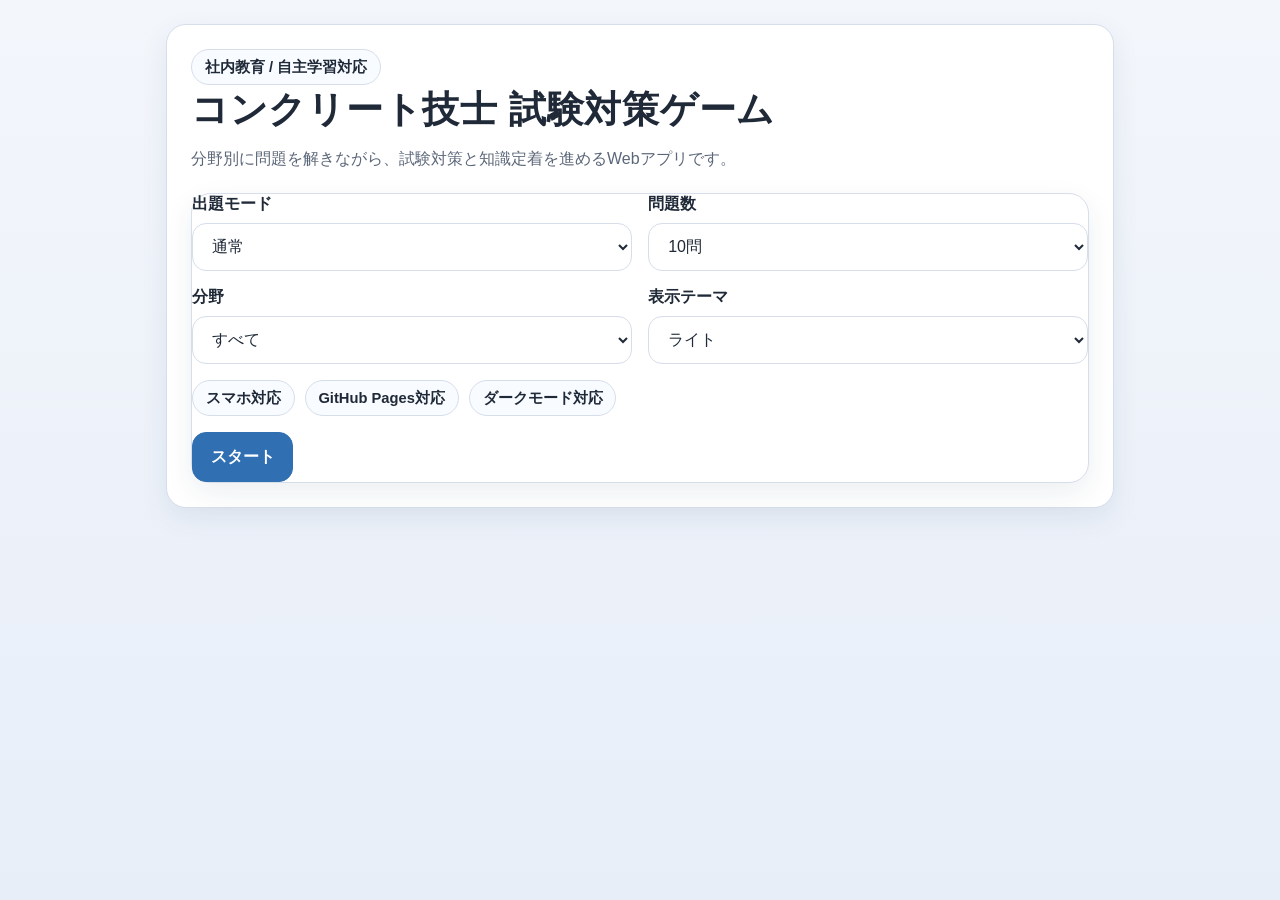
==== quiz.html @ d39f6e2d "完全版" ====
<!DOCTYPE html>
<html lang="ja">
<head>
  <meta charset="UTF-8" />
  <meta name="viewport" content="width=device-width, initial-scale=1, viewport-fit=cover" />
  <title>問題 | コンクリート技士 試験対策ゲーム</title>
  <link rel="stylesheet" href="style.css" />
</head>
<body>
  <script>
    (function () {
      try {
        var theme = localStorage.getItem('theme') || 'light';
        if (theme === 'dark') {
          document.body.classList.add('theme-dark');
        }
      } catch (e) {}
    })();
  </script>

  <main class="page-container quiz-shell">
    <section id="quizArea" class="quiz-card">
      <header class="quiz-header">
        <div class="quiz-header-top">
          <span id="modeBadge" class="badge">通常</span>
          <span id="accuracyBadge" class="badge">正答率 --</span>
        </div>

        <h1 class="quiz-title">問題演習</h1>

        <div class="progress-wrap">
          <div class="progress-meta">
            <span id="progressText" class="progress-text">1 / 10</span>
            <span id="categoryBadge" class="tag-chip">分野: --</span>
          </div>
          <div class="progress-bar">
            <div id="progressFill" class="progress-fill"></div>
          </div>
        </div>
      </header>

      <section class="question-box">
        <div id="questionNumber" class="question-number">第1問</div>
        <div id="questionText" class="question-stem">ここに問題文が表示されます。</div>
      </section>

      <section id="optionsArea" class="option-list"></section>

      <section id="feedbackArea" class="feedback-area hidden">
        <div id="answerStatus" class="answer-status"></div>
        <div id="explanationBox" class="explanation-box"></div>
      </section>

      <div class="button-row quiz-button-row">
        <button type="button" id="nextButton" class="primary-button hidden">次へ</button>
      </div>
    </section>
  </main>

  <script src="questions.js"></script>
  <script src="app.js"></script>
</body>
</html>
---- style.css ----
:root {
  --bg: #f3f6fb;
  --bg-soft: #e7eef8;
  --surface: #ffffff;
  --surface-2: #f8fbff;
  --text: #1f2937;
  --text-soft: #5b6678;
  --border: #d6deea;
  --primary: #2f6fb2;
  --primary-strong: #215d98;
  --accent: #e8f1fb;
  --success: #1d8b5d;
  --success-bg: #e8f7ef;
  --success-border: #72c598;
  --danger: #c73939;
  --danger-bg: #fdecec;
  --danger-border: #f0a2a2;
  --shadow: 0 10px 28px rgba(24, 46, 84, 0.08);
}

body.theme-dark {
  --bg: #0f1722;
  --bg-soft: #121c2a;
  --surface: #182334;
  --surface-2: #1e2b3f;
  --text: #eef4ff;
  --text-soft: #b6c3d7;
  --border: #314258;
  --primary: #77afff;
  --primary-strong: #9bc3ff;
  --accent: #243650;

  /* ここが重要：ダーク時の正解/不正解の視認性を最優先 */
  --success: #b8f5cf;
  --success-bg: #183626;
  --success-border: #49b77b;

  --danger: #ffd1d1;
  --danger-bg: #442126;
  --danger-border: #df6d78;

  --shadow: 0 12px 28px rgba(0, 0, 0, 0.28);
}

*,
*::before,
*::after {
  box-sizing: border-box;
}

html {
  font-size: 16px;
  -webkit-text-size-adjust: 100%;
}

body {
  margin: 0;
  min-height: 100vh;
  font-family: -apple-system, BlinkMacSystemFont, "Segoe UI", "Hiragino Sans", "Yu Gothic UI", "Noto Sans JP", sans-serif;
  background: linear-gradient(180deg, var(--bg) 0%, var(--bg-soft) 100%);
  color: var(--text);
  transition: background-color 0.2s ease, color 0.2s ease;
}

img,
svg,
canvas {
  max-width: 100%;
  height: auto;
}

a {
  color: var(--primary);
  text-decoration: none;
}

a:hover {
  opacity: 0.92;
}

.hidden {
  display: none !important;
}

.page-container {
  width: min(100%, 980px);
  margin: 0 auto;
  padding: 24px 16px 40px;
}

.app-shell,
.quiz-shell,
.result-shell {
  display: block;
}

.hero-card,
.quiz-card,
.result-card,
.settings-card,
.summary-card,
.question-box,
.explanation-box,
.result-question-card {
  background: var(--surface);
  color: var(--text);
  border: 1px solid var(--border);
  border-radius: 20px;
  box-shadow: var(--shadow);
}

.hero-card,
.quiz-card,
.result-card {
  padding: 24px;
}

.page-title,
.quiz-title,
.result-title,
.section-title {
  margin: 0;
  color: var(--text);
  line-height: 1.35;
  letter-spacing: 0.02em;
}

.page-title {
  font-size: clamp(1.6rem, 3.5vw, 2.3rem);
  font-weight: 800;
}

.quiz-title,
.result-title {
  font-size: clamp(1.3rem, 2.8vw, 1.8rem);
  font-weight: 800;
}

.hero-head {
  margin-bottom: 20px;
}

.hero-text,
.result-lead,
.progress-text,
.stat-label,
.review-label,
.question-number {
  color: var(--text-soft);
}

.hero-text,
.result-lead {
  margin-top: 10px;
  line-height: 1.75;
}

.form-stack {
  display: grid;
  gap: 16px;
}

.form-grid {
  display: grid;
  grid-template-columns: repeat(2, minmax(0, 1fr));
  gap: 16px;
}

.form-group {
  display: grid;
  gap: 8px;
}

label {
  font-weight: 700;
  color: var(--text);
}

input,
select,
textarea {
  width: 100%;
  min-height: 48px;
  padding: 0.85rem 0.95rem;
  color: var(--text);
  background: var(--surface);
  border: 1px solid var(--border);
  border-radius: 14px;
  outline: none;
  font-size: 1rem;
}

input:focus,
select:focus,
textarea:focus {
  border-color: var(--primary);
  box-shadow: 0 0 0 3px rgba(47, 111, 178, 0.18);
}

body.theme-dark input:focus,
body.theme-dark select:focus,
body.theme-dark textarea:focus {
  box-shadow: 0 0 0 3px rgba(119, 175, 255, 0.24);
}

button,
.btn,
.primary-button,
.secondary-button,
.option-button,
.link-button {
  display: inline-flex;
  align-items: center;
  justify-content: center;
  min-height: 50px;
  border-radius: 14px;
  border: 1px solid transparent;
  padding: 0.85rem 1.1rem;
  font-size: 1rem;
  font-weight: 800;
  cursor: pointer;
  transition: transform 0.08s ease, background-color 0.15s ease, border-color 0.15s ease, opacity 0.15s ease;
}

button:hover,
.primary-button:hover,
.secondary-button:hover,
.option-button:hover,
.link-button:hover {
  transform: translateY(-1px);
}

button:active,
.primary-button:active,
.secondary-button:active,
.option-button:active,
.link-button:active {
  transform: translateY(0);
}

.primary-button {
  background: var(--primary);
  color: #fff;
  border-color: var(--primary);
}

.primary-button:hover {
  background: var(--primary-strong);
  border-color: var(--primary-strong);
}

.secondary-button,
.link-button {
  background: var(--surface);
  color: var(--text);
  border-color: var(--border);
}

.button-row {
  display: flex;
  gap: 12px;
  flex-wrap: wrap;
}

.quiz-button-row,
.result-actions {
  margin-top: 18px;
}

.badge,
.tag-chip {
  display: inline-flex;
  align-items: center;
  justify-content: center;
  gap: 0.35rem;
  min-height: 36px;
  padding: 0.45rem 0.8rem;
  border-radius: 999px;
  border: 1px solid var(--border);
  background: var(--surface-2);
  color: var(--text);
  font-size: 0.92rem;
  font-weight: 800;
}

.info-row {
  display: flex;
  flex-wrap: wrap;
  gap: 10px;
}

.quiz-header {
  display: grid;
  gap: 16px;
  margin-bottom: 18px;
}

.quiz-header-top {
  display: flex;
  flex-wrap: wrap;
  gap: 10px;
}

.progress-wrap {
  display: grid;
  gap: 8px;
}

.progress-meta {
  display: flex;
  justify-content: space-between;
  gap: 12px;
  flex-wrap: wrap;
}

.progress-bar {
  width: 100%;
  height: 12px;
  border-radius: 999px;
  background: var(--surface-2);
  border: 1px solid var(--border);
  overflow: hidden;
}

.progress-fill {
  width: 0%;
  height: 100%;
  background: linear-gradient(90deg, var(--primary), var(--primary-strong));
  transition: width 0.2s ease;
}

.question-box {
  padding: 18px;
  margin-bottom: 18px;
}

.question-number {
  font-size: 0.95rem;
  font-weight: 700;
  margin-bottom: 10px;
}

.question-stem {
  color: var(--text);
  font-size: clamp(1.05rem, 2.5vw, 1.22rem);
  line-height: 1.8;
  font-weight: 800;
}

.option-list {
  display: grid;
  gap: 12px;
}

.option-button {
  width: 100%;
  justify-content: flex-start;
  align-items: flex-start;
  text-align: left;
  gap: 10px;
  background: var(--surface);
  color: var(--text);
  border: 1px solid var(--border);
  line-height: 1.7;
  padding: 1rem 1rem;
}

.option-button:hover {
  background: var(--surface-2);
  border-color: var(--primary);
}

.option-button:disabled {
  cursor: default;
  opacity: 1;
}

.option-label {
  font-weight: 900;
  min-width: 2em;
}

.option-text {
  flex: 1;
}

/* 選択したもの */
.option-button.selected {
  outline: 2px solid transparent;
}

/* 正解 */
.option-button.correct {
  background: var(--success-bg) !important;
  border: 2px solid var(--success-border) !important;
  color: var(--success) !important;
  box-shadow: inset 0 0 0 1px rgba(255,255,255,0.03);
}

.option-button.correct .option-label,
.option-button.correct .option-text {
  color: var(--success) !important;
  font-weight: 900;
}

/* 不正解 */
.option-button.incorrect {
  background: var(--danger-bg) !important;
  border: 2px solid var(--danger-border) !important;
  color: var(--danger) !important;
  box-shadow: inset 0 0 0 1px rgba(255,255,255,0.03);
}

.option-button.incorrect .option-label,
.option-button.incorrect .option-text {
  color: var(--danger) !important;
  font-weight: 900;
}

/* ダーク時の見やすさ強化 */
body.theme-dark .option-button.correct {
  background: #1b3e2a !important;
  border-color: #5dcd8d !important;
  color: #d8ffe7 !important;
}

body.theme-dark .option-button.correct .option-label,
body.theme-dark .option-button.correct .option-text {
  color: #d8ffe7 !important;
}

body.theme-dark .option-button.incorrect {
  background: #53272d !important;
  border-color: #ff8d99 !important;
  color: #ffe0e3 !important;
}

body.theme-dark .option-button.incorrect .option-label,
body.theme-dark .option-button.incorrect .option-text {
  color: #ffe0e3 !important;
}

.feedback-area {
  margin-top: 16px;
  display: grid;
  gap: 12px;
}

.answer-status {
  border-radius: 14px;
  padding: 12px 14px;
  font-weight: 900;
  border: 1px solid var(--border);
  background: var(--surface-2);
  color: var(--text);
}

.status-correct {
  background: var(--success-bg);
  color: var(--success);
  border-color: var(--success-border);
}

.status-incorrect {
  background: var(--danger-bg);
  color: var(--danger);
  border-color: var(--danger-border);
}

body.theme-dark .status-correct {
  background: #1b3e2a;
  color: #d8ffe7;
  border-color: #5dcd8d;
}

body.theme-dark .status-incorrect {
  background: #53272d;
  color: #ffe0e3;
  border-color: #ff8d99;
}

.explanation-box {
  padding: 16px;
  background: var(--surface-2);
  color: var(--text);
  border-radius: 16px;
  border: 1px solid var(--border);
}

.explanation-title {
  font-size: 1rem;
  font-weight: 900;
  color: var(--text);
  margin-bottom: 8px;
}

.explanation-answer {
  margin-bottom: 10px;
  font-weight: 800;
  color: var(--text);
  line-height: 1.7;
}

.explanation-body {
  color: var(--text);
  line-height: 1.8;
}

.summary-grid {
  display: grid;
  grid-template-columns: repeat(4, minmax(0, 1fr));
  gap: 14px;
  margin-top: 18px;
}

.stat-box {
  padding: 18px;
}

.stat-value {
  margin-top: 8px;
  font-size: 1.65rem;
  font-weight: 900;
  color: var(--primary);
  line-height: 1.2;
}

.stat-value-small {
  font-size: 1.1rem;
  color: var(--text);
}

.review-section {
  margin-top: 24px;
}

.review-list {
  display: grid;
  gap: 16px;
}

.result-question-card {
  padding: 18px;
}

.review-top {
  display: flex;
  justify-content: space-between;
  gap: 12px;
  align-items: center;
  flex-wrap: wrap;
  margin-bottom: 12px;
}

.review-number {
  font-weight: 800;
  color: var(--text-soft);
}

.review-badge {
  display: inline-flex;
  align-items: center;
  justify-content: center;
  min-height: 34px;
  padding: 0.35rem 0.75rem;
  border-radius: 999px;
  font-weight: 900;
  border: 1px solid transparent;
}

.review-badge-correct {
  background: var(--success-bg);
  color: var(--success);
  border-color: var(--success-border);
}

.review-badge-incorrect {
  background: var(--danger-bg);
  color: var(--danger);
  border-color: var(--danger-border);
}

body.theme-dark .review-badge-correct {
  background: #1b3e2a;
  color: #d8ffe7;
  border-color: #5dcd8d;
}

body.theme-dark .review-badge-incorrect {
  background: #53272d;
  color: #ffe0e3;
  border-color: #ff8d99;
}

.review-question {
  color: var(--text);
  line-height: 1.8;
  font-weight: 800;
  margin-bottom: 14px;
}

.review-answer-block {
  display: grid;
  gap: 10px;
  margin-bottom: 14px;
}

.review-line {
  display: grid;
  gap: 6px;
  padding: 12px;
  border-radius: 14px;
  background: var(--surface-2);
  border: 1px solid var(--border);
}

.review-user,
.review-correct {
  font-weight: 900;
  line-height: 1.7;
}

.text-correct {
  color: var(--success) !important;
}

.text-incorrect {
  color: var(--danger) !important;
}

body.theme-dark .text-correct {
  color: #d8ffe7 !important;
}

body.theme-dark .text-incorrect {
  color: #ffe0e3 !important;
}

@media (max-width: 900px) {
  .summary-grid {
    grid-template-columns: repeat(2, minmax(0, 1fr));
  }
}

@media (max-width: 768px) {
  .page-container {
    padding: 16px 12px 28px;
  }

  .hero-card,
  .quiz-card,
  .result-card {
    padding: 18px;
    border-radius: 16px;
  }

  .form-grid {
    grid-template-columns: 1fr;
  }

  .question-box,
  .result-question-card,
  .stat-box,
  .explanation-box {
    border-radius: 14px;
  }

  .question-stem {
    font-size: 1.05rem;
    line-height: 1.75;
  }

  .option-button,
  .primary-button,
  .secondary-button,
  .link-button {
    min-height: 52px;
  }

  .summary-grid {
    grid-template-columns: 1fr;
  }

  .progress-meta,
  .review-top,
  .button-row {
    flex-direction: column;
    align-items: stretch;
  }
}
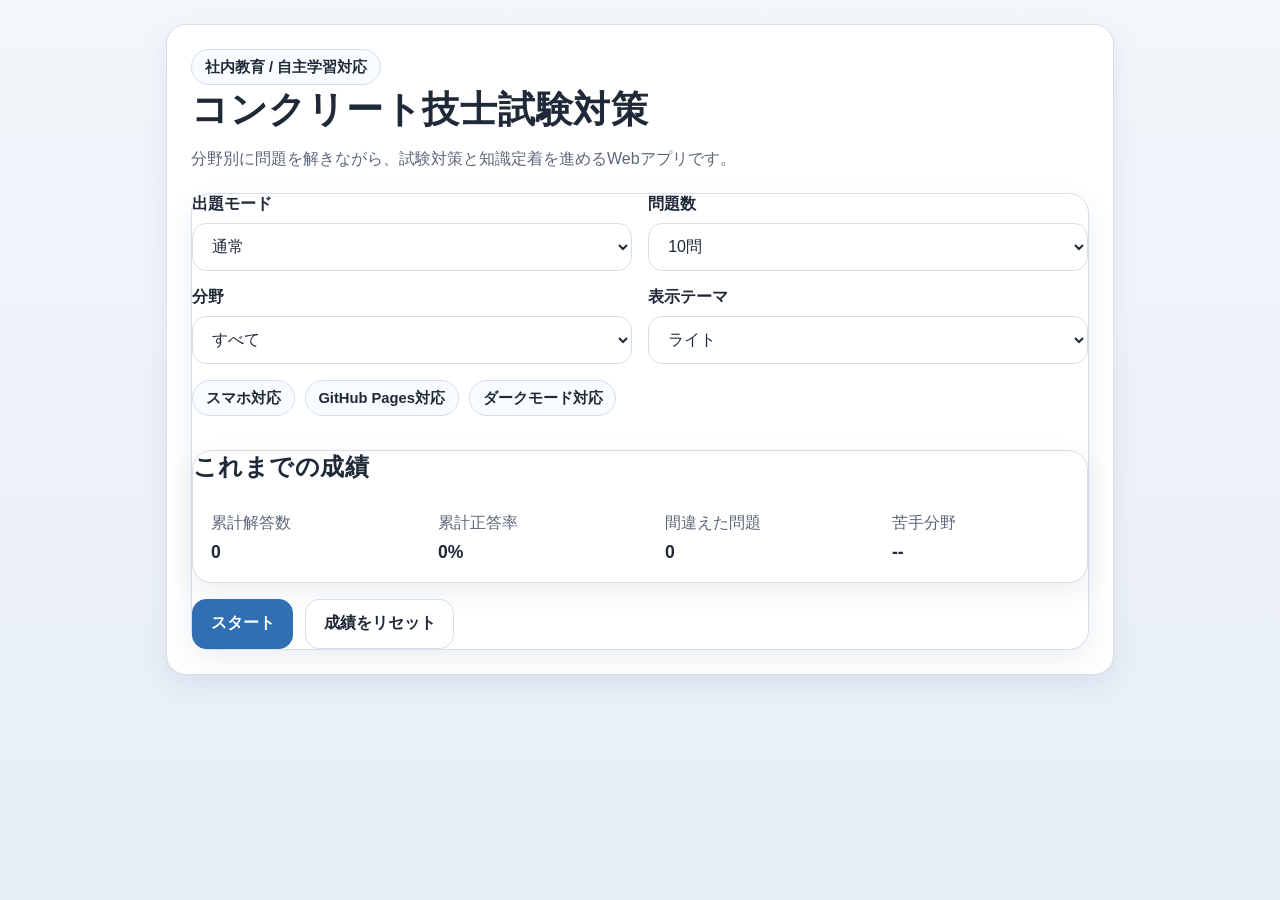
==== commit b1c92e61: "タイトル戻し" ====
--- a/quiz.html
+++ b/quiz.html
@@ -3,8 +3,8 @@
 <head>
   <meta charset="UTF-8" />
   <meta name="viewport" content="width=device-width, initial-scale=1, viewport-fit=cover" />
-  <title>問題 | コンクリート技士 試験対策ゲーム</title>
-  <link rel="stylesheet" href="style.css" />
+  <title>問題 | コンクリート技士試験対策</title>
+  <link rel="stylesheet" href="style.css?v=20260421-4" />
 </head>
 <body>
   <script>
@@ -26,7 +26,10 @@
           <span id="accuracyBadge" class="badge">正答率 --</span>
         </div>
 
-        <h1 class="quiz-title">問題演習</h1>
+        <div class="title-row">
+          <h1 class="quiz-title">コンクリート技士試験対策</h1>
+          <a href="index.html" class="secondary-button link-button back-link-button">タイトルに戻る</a>
+        </div>
 
         <div class="progress-wrap">
           <div class="progress-meta">
@@ -57,7 +60,7 @@
     </section>
   </main>
 
-  <script src="questions.js"></script>
-  <script src="app.js"></script>
+  <script src="questions.js?v=20260421-4"></script>
+  <script src="app.js?v=20260421-4"></script>
 </body>
 </html>
--- a/style.css
+++ b/style.css
@@ -687,4 +687,39 @@
     flex-direction: column;
     align-items: stretch;
   }
+}
+.title-row {
+  display: flex;
+  justify-content: space-between;
+  align-items: flex-start;
+  gap: 12px;
+  flex-wrap: wrap;
+}
+
+.back-link-button {
+  white-space: nowrap;
+}
+
+.cumulative-card {
+  margin-top: 18px;
+}
+
+.compact-summary-grid {
+  margin-top: 12px;
+}
+
+.result-header {
+  margin-bottom: 18px;
+}
+
+@media (max-width: 768px) {
+  .title-row {
+    flex-direction: column;
+    align-items: stretch;
+  }
+
+  .back-link-button {
+    width: 100%;
+    justify-content: center;
+  }
 }
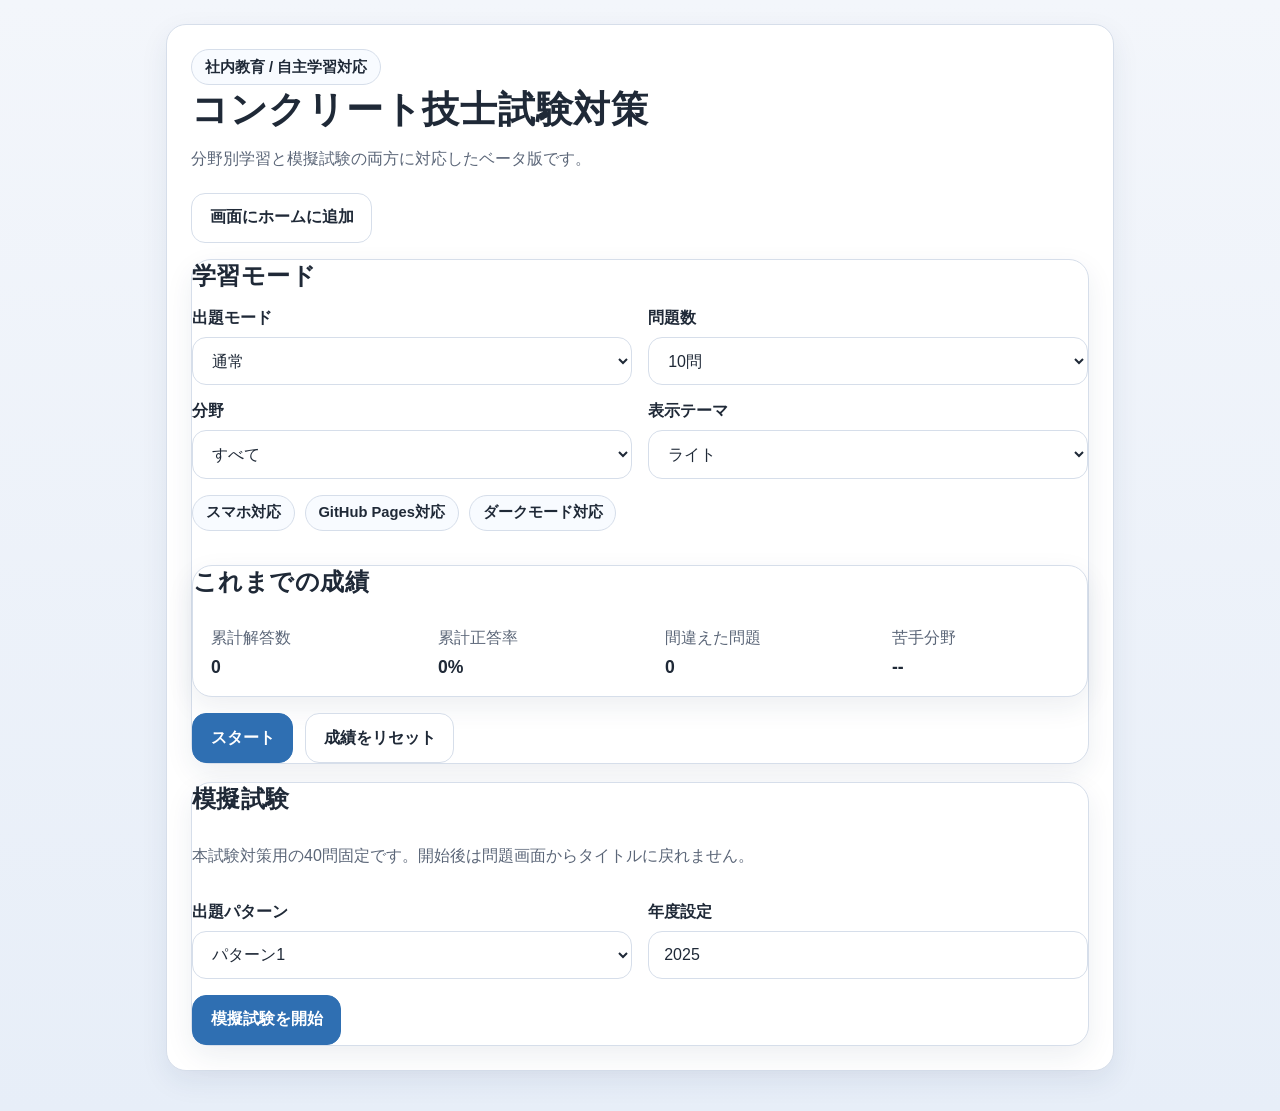
==== commit f26eed84: "模擬試験追加" ====
--- a/quiz.html
+++ b/quiz.html
@@ -4,7 +4,7 @@
   <meta charset="UTF-8" />
   <meta name="viewport" content="width=device-width, initial-scale=1, viewport-fit=cover" />
   <title>問題 | コンクリート技士試験対策</title>
-  <link rel="stylesheet" href="style.css?v=20260421-4" />
+  <link rel="stylesheet" href="style.css?v=20260421-5" />
 </head>
 <body>
   <script>
@@ -28,7 +28,7 @@
 
         <div class="title-row">
           <h1 class="quiz-title">コンクリート技士試験対策</h1>
-          <a href="index.html" class="secondary-button link-button back-link-button">タイトルに戻る</a>
+          <a id="backToTitleLink" href="index.html" class="secondary-button link-button back-link-button">タイトルに戻る</a>
         </div>
 
         <div class="progress-wrap">
@@ -60,7 +60,8 @@
     </section>
   </main>
 
-  <script src="questions.js?v=20260421-4"></script>
-  <script src="app.js?v=20260421-4"></script>
+  <script src="questions.js?v=20260421-5"></script>
+  <script src="mock-exam.js?v=20260421-5"></script>
+  <script src="app.js?v=20260421-5"></script>
 </body>
 </html>
--- a/style.css
+++ b/style.css
@@ -722,4 +722,88 @@
     width: 100%;
     justify-content: center;
   }
+}
+.title-row {
+  display: flex;
+  justify-content: space-between;
+  align-items: flex-start;
+  gap: 12px;
+  flex-wrap: wrap;
+}
+
+.back-link-button {
+  white-space: nowrap;
+}
+
+.cumulative-card {
+  margin-top: 18px;
+}
+
+.compact-summary-grid {
+  margin-top: 12px;
+}
+
+.result-header {
+  margin-bottom: 18px;
+}
+
+.top-utility-row {
+  margin-bottom: 16px;
+}
+
+.mock-section {
+  margin-top: 18px;
+}
+
+.mock-point-value {
+  display: inline-block;
+  margin-top: 8px;
+  font-size: 1.1rem;
+  font-weight: 900;
+  color: var(--primary);
+}
+
+.no-print {
+  display: inline-flex;
+}
+
+@media (max-width: 768px) {
+  .title-row {
+    flex-direction: column;
+    align-items: stretch;
+  }
+
+  .back-link-button {
+    width: 100%;
+    justify-content: center;
+  }
+}
+
+@media print {
+  body {
+    background: #ffffff !important;
+    color: #000000 !important;
+  }
+
+  .page-container {
+    width: 100%;
+    padding: 0;
+  }
+
+  .result-card,
+  .summary-card,
+  .result-question-card,
+  .stat-box,
+  .review-line {
+    box-shadow: none !important;
+  }
+
+  .no-print {
+    display: none !important;
+  }
+
+  a {
+    text-decoration: none;
+    color: inherit;
+  }
 }
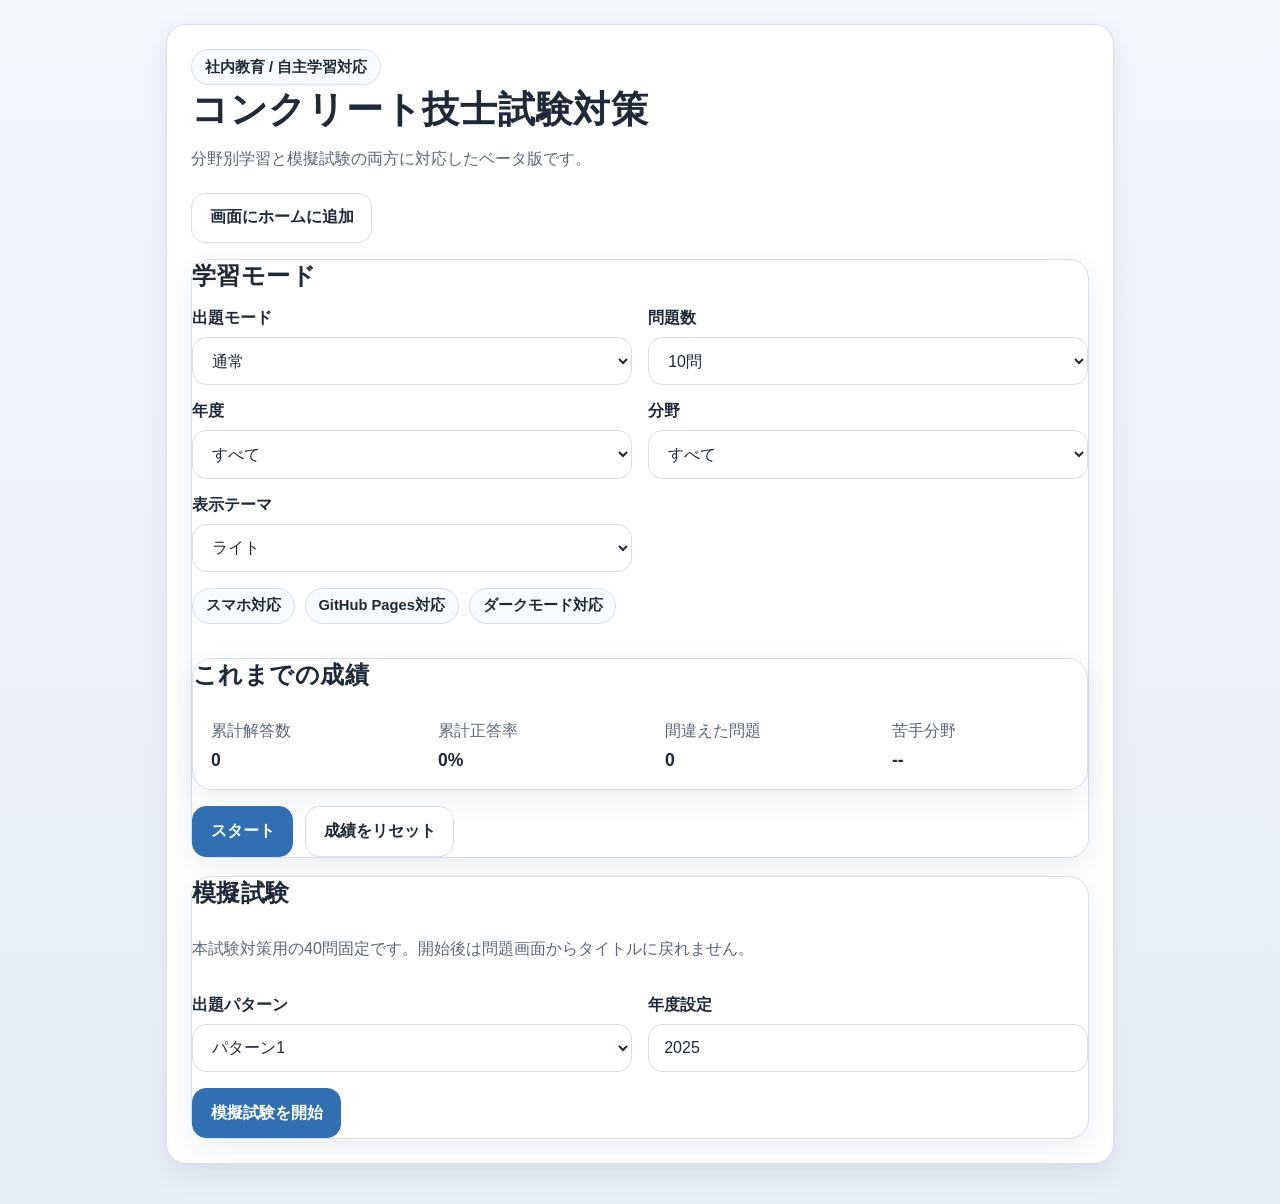
==== commit 34b59b1b: "syuse" ====
--- a/quiz.html
+++ b/quiz.html
@@ -4,7 +4,9 @@
   <meta charset="UTF-8" />
   <meta name="viewport" content="width=device-width, initial-scale=1, viewport-fit=cover" />
   <title>問題 | コンクリート技士試験対策</title>
-  <link rel="stylesheet" href="style.css?v=20260421-5" />
+  <link rel="stylesheet" href="style.css?v=20260518-1" />
+<link rel="manifest" href="/concrete-quiz/manifest.webmanifest" />
+<link rel="apple-touch-icon" href="/concrete-quiz/icon-192.png" />
 </head>
 <body>
   <script>
@@ -60,8 +62,8 @@
     </section>
   </main>
 
-  <script src="questions.js?v=20260421-5"></script>
-  <script src="mock-exam.js?v=20260421-5"></script>
-  <script src="app.js?v=20260421-5"></script>
+  <script src="questions.js?v=20260518-1"></script>
+<script src="mock-exam.js?v=20260518-1"></script>
+<script src="app.js?v=20260518-1"></script>
 </body>
 </html>
--- a/style.css
+++ b/style.css
@@ -806,4 +806,253 @@
     text-decoration: none;
     color: inherit;
   }
-}+}
+.mock-compact-grid {
+  display: grid;
+  grid-template-columns: repeat(5, minmax(0, 1fr));
+  gap: 8px;
+}
+
+.mock-compact-card {
+  padding: 10px;
+  box-shadow: none;
+}
+
+.mock-compact-row {
+  display: flex;
+  align-items: center;
+  justify-content: space-between;
+  gap: 8px;
+}
+
+.mock-qno {
+  font-weight: 800;
+  color: var(--text);
+}
+
+.mock-status {
+  display: inline-flex;
+  align-items: center;
+  justify-content: center;
+  min-width: 2.2rem;
+  min-height: 2.2rem;
+  border-radius: 999px;
+  font-weight: 900;
+  border: 1px solid transparent;
+}
+
+.mock-status-ok {
+  background: var(--success-bg);
+  color: var(--success);
+  border-color: var(--success-border);
+}
+
+.mock-status-ng {
+  background: var(--danger-bg);
+  color: var(--danger);
+  border-color: var(--danger-border);
+}
+
+body.theme-dark .mock-status-ok {
+  background: #1b3e2a;
+  color: #d8ffe7;
+  border-color: #5dcd8d;
+}
+
+body.theme-dark .mock-status-ng {
+  background: #53272d;
+  color: #ffe0e3;
+  border-color: #ff8d99;
+}
+
+@media (max-width: 768px) {
+  .mock-compact-grid {
+    grid-template-columns: repeat(4, minmax(0, 1fr));
+  }
+}
+
+@media print {
+  .result-card {
+    padding: 10mm !important;
+    border: 0 !important;
+    box-shadow: none !important;
+  }
+
+  .summary-grid {
+    grid-template-columns: repeat(4, minmax(0, 1fr)) !important;
+    gap: 6mm !important;
+    margin-bottom: 6mm !important;
+  }
+
+  .review-section .section-title {
+    margin-bottom: 4mm !important;
+  }
+
+  .mock-compact-grid {
+    grid-template-columns: repeat(5, minmax(0, 1fr)) !important;
+    gap: 3mm !important;
+  }
+
+  .mock-compact-card {
+    padding: 2.5mm !important;
+    border: 1px solid #bbb !important;
+    border-radius: 2mm !important;
+    break-inside: avoid;
+    page-break-inside: avoid;
+  }
+
+  .mock-status {
+    min-width: 8mm !important;
+    min-height: 8mm !important;
+    font-size: 11pt !important;
+  }
+
+  .mock-qno {
+    font-size: 10pt !important;
+  }
+
+  .review-question,
+  .review-answer-block,
+  .review-explanation {
+    display: none !important;
+  }
+
+  @page {
+    size: A4 portrait;
+    margin: 10mm;
+  }
+}
+.question-meta {
+  display: flex;
+  flex-wrap: wrap;
+  gap: 8px;
+  margin-bottom: 12px;
+  font-size: 0.82rem;
+  line-height: 1.5;
+}
+
+.question-meta-item {
+  display: inline-flex;
+  align-items: center;
+  padding: 4px 8px;
+  border-radius: 999px;
+  border: 1px solid var(--border);
+  background: var(--surface-2);
+  color: var(--text-soft);
+  font-weight: 700;
+}
+
+body.theme-dark .question-meta-item {
+  background: #111827;
+  color: #dbeafe;
+  border-color: #334155;
+}
+.question-table-wrap,
+.explanation-table-wrap {
+  width: 100%;
+  overflow-x: auto;
+  margin: 14px 0;
+}
+
+.question-table,
+.explanation-table {
+  width: 100%;
+  border-collapse: collapse;
+  font-size: 0.92rem;
+  background: #ffffff;
+  color: #111827;
+  border-radius: 10px;
+  overflow: hidden;
+}
+
+.question-table th,
+.question-table td,
+.explanation-table th,
+.explanation-table td {
+  border: 1px solid #cbd5e1;
+  padding: 8px 10px;
+  text-align: center;
+  white-space: nowrap;
+}
+
+.question-table th,
+.explanation-table th {
+  background: #eef4ff;
+  font-weight: 700;
+}
+
+.question-image-wrap,
+.explanation-image-wrap {
+  margin-top: 14px;
+  text-align: center;
+}
+
+.question-image,
+.explanation-image {
+  max-width: 100%;
+  height: auto;
+  border-radius: 12px;
+  border: 1px solid rgba(120, 140, 170, 0.35);
+  background: #fff;
+  box-shadow: 0 6px 18px rgba(0, 0, 0, 0.08);
+}
+
+body.theme-dark .question-table,
+body.theme-dark .explanation-table {
+  background: #ffffff;
+  color: #111827;
+}
+
+body.theme-dark .question-table th,
+body.theme-dark .explanation-table th {
+  background: #dbeafe;
+  color: #111827;
+}
+
+body.theme-dark .question-table td,
+body.theme-dark .explanation-table td {
+  color: #111827;
+}
+/* ================================
+   問題グラフ・画像表示 強化
+================================ */
+.question-media {
+  margin: 14px 0 0;
+  display: grid;
+  gap: 12px;
+}
+
+.question-figure {
+  margin: 0;
+  padding: 10px;
+  border-radius: 14px;
+  background: var(--surface-2);
+  border: 1px solid var(--border);
+  text-align: center;
+}
+
+.question-figure .question-image,
+.question-figure img {
+  display: block;
+  max-width: 100%;
+  height: auto;
+  margin: 0 auto;
+  border-radius: 10px;
+}
+
+.question-figure figcaption {
+  margin-top: 8px;
+  color: var(--text-soft);
+  font-size: 0.86rem;
+  font-weight: 700;
+  line-height: 1.6;
+}
+
+body.theme-dark .question-figure {
+  background: #111827;
+  border-color: #334155;
+}
+
+body.theme-dark .question-figure figcaption {
+  color: #cbd5e1;
+}
